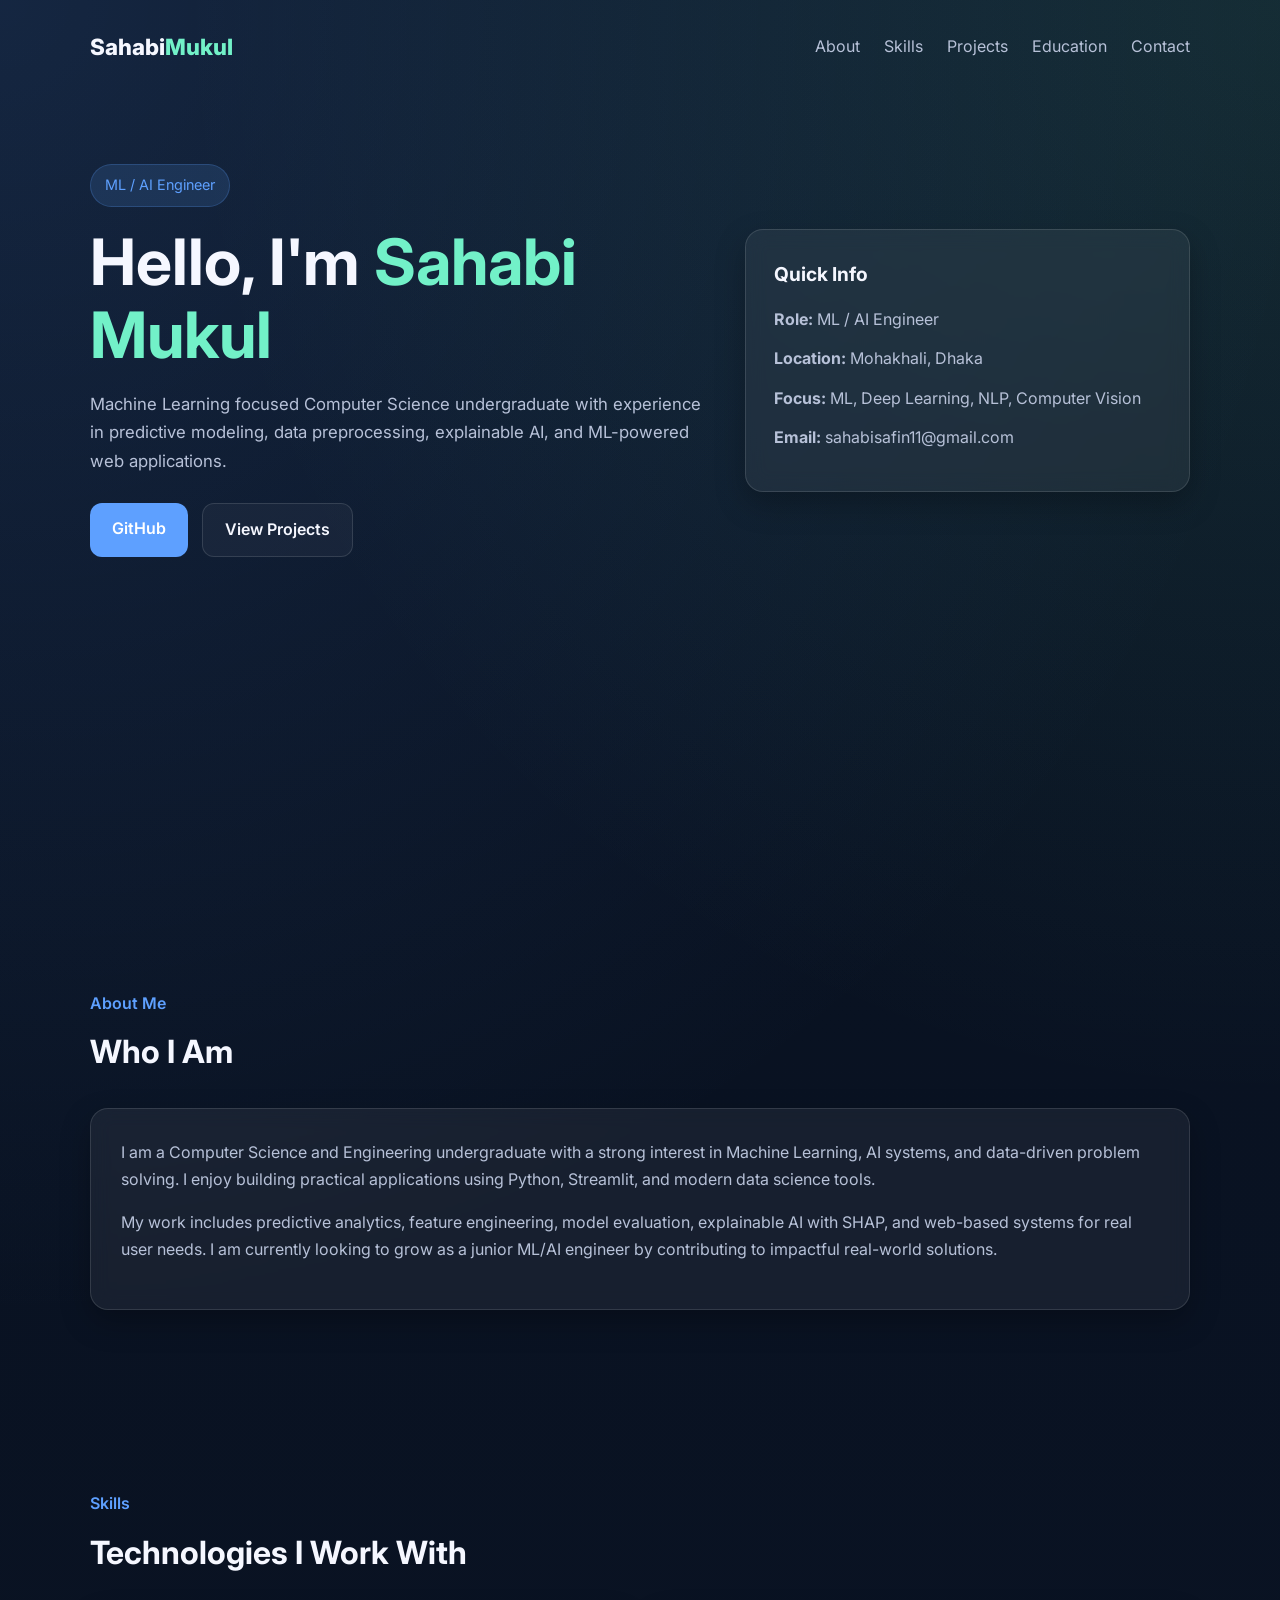
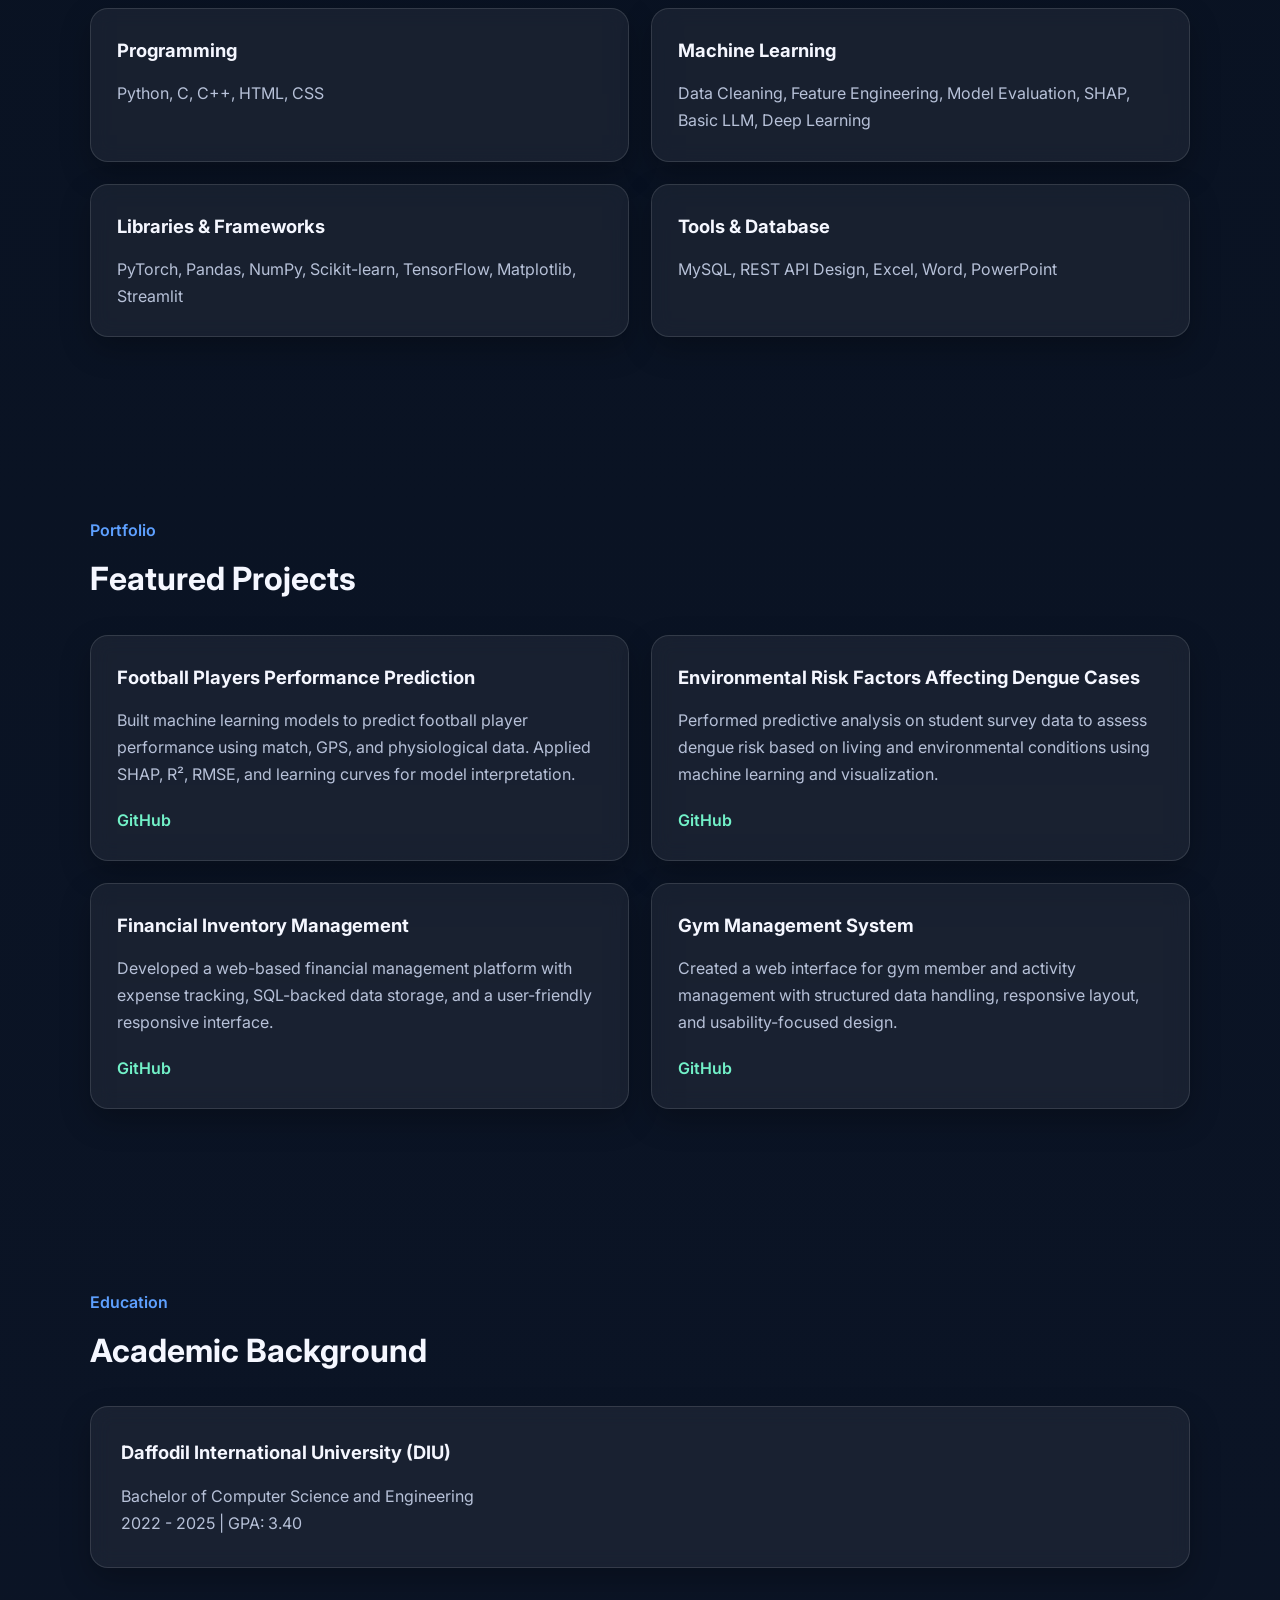
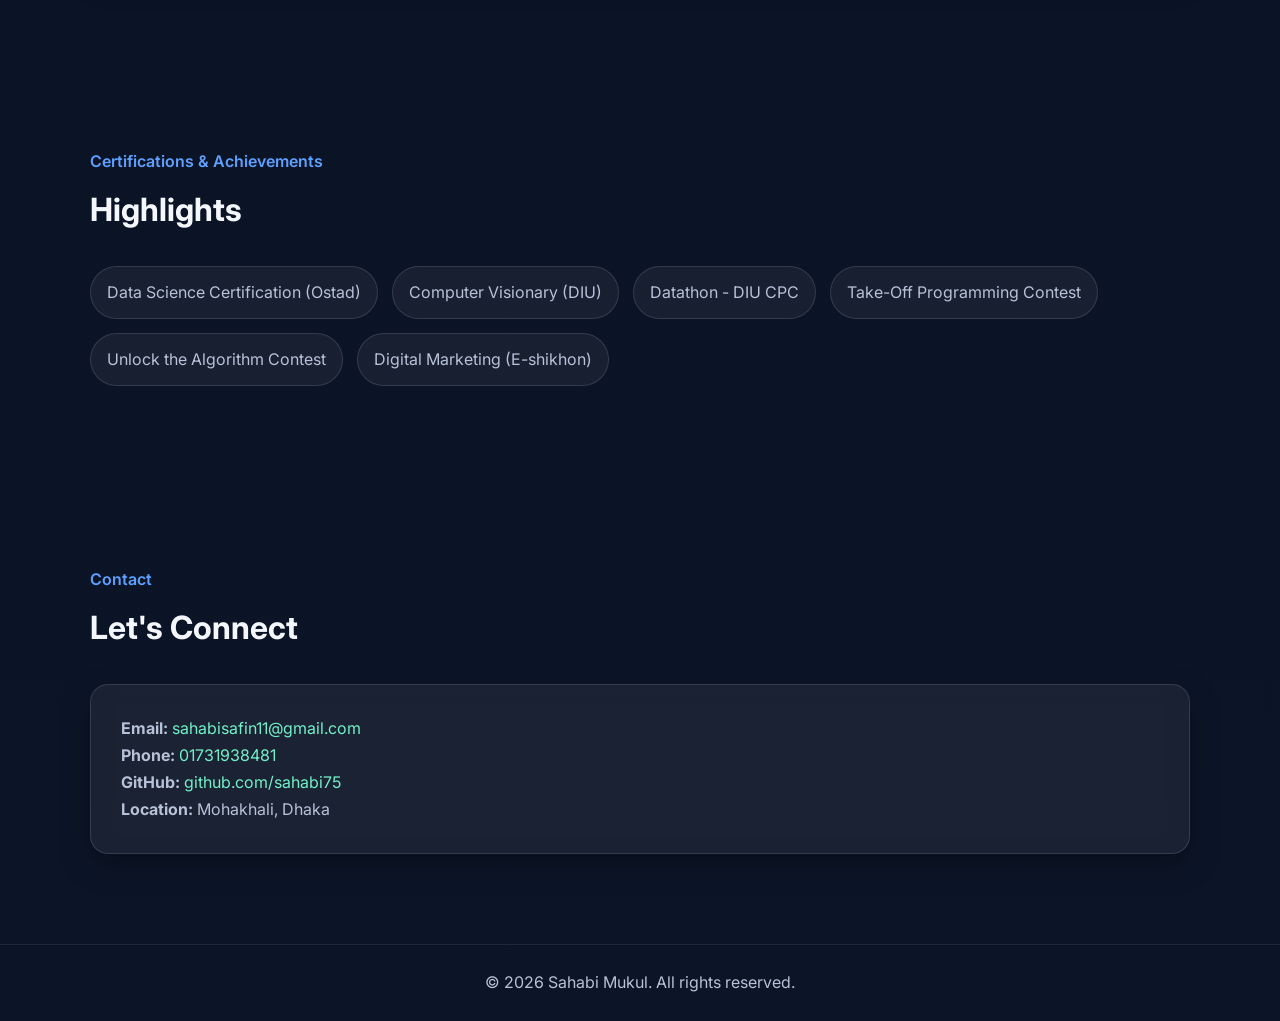
==== Portfolio/index.html @ 246327e3 "Add files via upload" ====
<!DOCTYPE html>
<html lang="en">
<head>
  <meta charset="UTF-8" />
  <meta name="viewport" content="width=device-width, initial-scale=1.0" />
  <title>Sahabi Mukul | ML/AI Engineer</title>
  <link rel="preconnect" href="https://fonts.googleapis.com">
  <link rel="preconnect" href="https://fonts.gstatic.com" crossorigin>
  <link
    href="https://fonts.googleapis.com/css2?family=Inter:wght@400;500;600;700;800&display=swap"
    rel="stylesheet"
  >
  <link rel="stylesheet" href="style.css" />
</head>
<body>
  <header class="header">
    <nav class="navbar container">
      <h2 class="logo">Sahabi<span>Mukul</span></h2>
      <ul class="nav-links">
        <li><a href="#about">About</a></li>
        <li><a href="#skills">Skills</a></li>
        <li><a href="#projects">Projects</a></li>
        <li><a href="#education">Education</a></li>
        <li><a href="#contact">Contact</a></li>
      </ul>
    </nav>

    <section class="hero container">
      <div class="hero-text">
        <p class="tag">ML / AI Engineer</p>
        <h1>Hello, I'm <span>Sahabi Mukul</span></h1>
        <p class="hero-description">
          Machine Learning focused Computer Science undergraduate with experience
          in predictive modeling, data preprocessing, explainable AI, and
          ML-powered web applications.
        </p>
        <div class="hero-buttons">
          <a href="https://github.com/sahabi75" target="_blank" class="btn primary">GitHub</a>
          <a href="#projects" class="btn secondary">View Projects</a>
        </div>
      </div>

      <div class="hero-card">
        <h3>Quick Info</h3>
        <ul>
          <li><strong>Role:</strong> ML / AI Engineer</li>
          <li><strong>Location:</strong> Mohakhali, Dhaka</li>
          <li><strong>Focus:</strong> ML, Deep Learning, NLP, Computer Vision</li>
          <li><strong>Email:</strong> sahabisafin11@gmail.com</li>
        </ul>
      </div>
    </section>
  </header>

  <main>
    <section id="about" class="section container">
      <div class="section-title">
        <p>About Me</p>
        <h2>Who I Am</h2>
      </div>
      <div class="about-card">
        <p>
          I am a Computer Science and Engineering undergraduate with a strong
          interest in Machine Learning, AI systems, and data-driven problem
          solving. I enjoy building practical applications using Python,
          Streamlit, and modern data science tools.
        </p>
        <p>
          My work includes predictive analytics, feature engineering, model
          evaluation, explainable AI with SHAP, and web-based systems for real
          user needs. I am currently looking to grow as a junior ML/AI engineer
          by contributing to impactful real-world solutions.
        </p>
      </div>
    </section>

    <section id="skills" class="section container">
      <div class="section-title">
        <p>Skills</p>
        <h2>Technologies I Work With</h2>
      </div>

      <div class="skills-grid">
        <div class="skill-box">
          <h3>Programming</h3>
          <p>Python, C, C++, HTML, CSS</p>
        </div>

        <div class="skill-box">
          <h3>Machine Learning</h3>
          <p>Data Cleaning, Feature Engineering, Model Evaluation, SHAP, Basic LLM, Deep Learning</p>
        </div>

        <div class="skill-box">
          <h3>Libraries & Frameworks</h3>
          <p>PyTorch, Pandas, NumPy, Scikit-learn, TensorFlow, Matplotlib, Streamlit</p>
        </div>

        <div class="skill-box">
          <h3>Tools & Database</h3>
          <p>MySQL, REST API Design, Excel, Word, PowerPoint</p>
        </div>
      </div>
    </section>

    <section id="projects" class="section container">
      <div class="section-title">
        <p>Portfolio</p>
        <h2>Featured Projects</h2>
      </div>

      <div class="projects-grid">
        <article class="project-card">
          <h3>Football Players Performance Prediction</h3>
          <p>
            Built machine learning models to predict football player performance
            using match, GPS, and physiological data. Applied SHAP, R², RMSE,
            and learning curves for model interpretation.
          </p>
          <div class="project-links">
            <a href="https://github.com/sahabi75/Football-Players-Performance-Prediction" target="_blank">GitHub</a>
          </div>
        </article>

        <article class="project-card">
          <h3>Environmental Risk Factors Affecting Dengue Cases</h3>
          <p>
            Performed predictive analysis on student survey data to assess
            dengue risk based on living and environmental conditions using
            machine learning and visualization.
          </p>
          <div class="project-links">
            <a href="https://github.com/sahabi75/Environmental-Risk-Factors-Affecting-the-Dengue-Infected-Cases-" target="_blank">GitHub</a>
          </div>
        </article>

        <article class="project-card">
          <h3>Financial Inventory Management</h3>
          <p>
            Developed a web-based financial management platform with expense
            tracking, SQL-backed data storage, and a user-friendly responsive
            interface.
          </p>
          <div class="project-links">
            <a href="https://github.com/sahabi75/Financial-Inventory" target="_blank">GitHub</a>
          </div>
        </article>

        <article class="project-card">
          <h3>Gym Management System</h3>
          <p>
            Created a web interface for gym member and activity management with
            structured data handling, responsive layout, and usability-focused
            design.
          </p>
          <div class="project-links">
            <a href="https://sahabi75.github.io/GYM-webpage/" target="_blank">GitHub</a>
          </div>
        </article>
      </div>
    </section>

    <section id="education" class="section container">
      <div class="section-title">
        <p>Education</p>
        <h2>Academic Background</h2>
      </div>

      <div class="edu-card">
        <h3>Daffodil International University (DIU)</h3>
        <p>Bachelor of Computer Science and Engineering</p>
        <span>2022 - 2025 | GPA: 3.40</span>
      </div>
    </section>

    <section class="section container">
      <div class="section-title">
        <p>Certifications & Achievements</p>
        <h2>Highlights</h2>
      </div>

      <div class="achievements">
        <span>Data Science Certification (Ostad)</span>
        <span>Computer Visionary (DIU)</span>
        <span>Datathon - DIU CPC</span>
        <span>Take-Off Programming Contest</span>
        <span>Unlock the Algorithm Contest</span>
        <span>Digital Marketing (E-shikhon)</span>
      </div>
    </section>

    <section id="contact" class="section container">
      <div class="section-title">
        <p>Contact</p>
        <h2>Let's Connect</h2>
      </div>

      <div class="contact-card">
        <p><strong>Email:</strong> <a href="mailto:sahabisafin11@gmail.com">sahabisafin11@gmail.com</a></p>
        <p><strong>Phone:</strong> <a href="tel:+8801731938481">01731938481</a></p>
        <p><strong>GitHub:</strong> <a href="https://github.com/sahabi75" target="_blank">github.com/sahabi75</a></p>
        <p><strong>Location:</strong> Mohakhali, Dhaka</p>
      </div>
    </section>
  </main>

  <footer class="footer">
    <div class="container">
      <p>© 2026 Sahabi Mukul. All rights reserved.</p>
    </div>
  </footer>
</body>
</html>
---- Portfolio/style.css ----
:root {
  --bg: #081120;
  --bg-soft: #101a2f;
  --card: rgba(255, 255, 255, 0.06);
  --border: rgba(255, 255, 255, 0.12);
  --text: #f5f7ff;
  --muted: #b7c1d8;
  --primary: #5ea0ff;
  --secondary: #72f1c8;
  --shadow: 0 12px 30px rgba(0, 0, 0, 0.25);
  --radius: 18px;
  --max-width: 1100px;
}

* {
  margin: 0;
  padding: 0;
  box-sizing: border-box;
}

html {
  scroll-behavior: smooth;
}

body {
  font-family: "Inter", sans-serif;
  background:
    radial-gradient(circle at top left, rgba(94, 160, 255, 0.15), transparent 30%),
    radial-gradient(circle at top right, rgba(114, 241, 200, 0.12), transparent 25%),
    linear-gradient(180deg, #081120 0%, #0c1527 100%);
  color: var(--text);
  line-height: 1.7;
}

a {
  text-decoration: none;
  color: inherit;
}

ul {
  list-style: none;
}

.container {
  width: min(92%, var(--max-width));
  margin: 0 auto;
}

.header {
  min-height: 100vh;
  padding-bottom: 60px;
}

.navbar {
  display: flex;
  justify-content: space-between;
  align-items: center;
  padding: 28px 0;
  flex-wrap: wrap;
  gap: 16px;
}

.logo {
  font-size: 1.4rem;
  font-weight: 800;
}

.logo span {
  color: var(--secondary);
}

.nav-links {
  display: flex;
  gap: 24px;
  flex-wrap: wrap;
}

.nav-links a {
  color: var(--muted);
  transition: 0.3s ease;
}

.nav-links a:hover {
  color: var(--text);
}

.hero {
  display: grid;
  grid-template-columns: 1.4fr 1fr;
  gap: 32px;
  align-items: center;
  padding: 70px 0 30px;
}

.tag {
  display: inline-block;
  background: rgba(94, 160, 255, 0.14);
  color: var(--primary);
  padding: 8px 14px;
  border-radius: 999px;
  font-size: 0.9rem;
  margin-bottom: 18px;
  border: 1px solid rgba(94, 160, 255, 0.22);
}

.hero h1 {
  font-size: clamp(2.4rem, 5vw, 4.5rem);
  line-height: 1.15;
  margin-bottom: 18px;
}

.hero h1 span {
  color: var(--secondary);
}

.hero-description {
  max-width: 650px;
  color: var(--muted);
  font-size: 1.05rem;
  margin-bottom: 28px;
}

.hero-buttons {
  display: flex;
  gap: 14px;
  flex-wrap: wrap;
}

.btn {
  padding: 12px 22px;
  border-radius: 12px;
  font-weight: 600;
  transition: 0.3s ease;
  display: inline-block;
}

.btn.primary {
  background: var(--primary);
  color: #fff;
}

.btn.primary:hover {
  transform: translateY(-2px);
  box-shadow: var(--shadow);
}

.btn.secondary {
  border: 1px solid var(--border);
  background: rgba(255, 255, 255, 0.04);
}

.btn.secondary:hover {
  background: rgba(255, 255, 255, 0.08);
}

.hero-card,
.about-card,
.skill-box,
.project-card,
.edu-card,
.contact-card {
  background: var(--card);
  border: 1px solid var(--border);
  border-radius: var(--radius);
  box-shadow: var(--shadow);
  backdrop-filter: blur(10px);
}

.hero-card {
  padding: 28px;
}

.hero-card h3 {
  margin-bottom: 16px;
  font-size: 1.2rem;
}

.hero-card ul li {
  color: var(--muted);
  margin-bottom: 12px;
}

.section {
  padding: 90px 0;
}

.section-title {
  margin-bottom: 28px;
}

.section-title p {
  color: var(--primary);
  font-weight: 600;
  margin-bottom: 8px;
}

.section-title h2 {
  font-size: 2rem;
}

.about-card,
.edu-card,
.contact-card {
  padding: 30px;
}

.about-card p {
  color: var(--muted);
  margin-bottom: 16px;
}

.skills-grid,
.projects-grid {
  display: grid;
  gap: 22px;
}

.skills-grid {
  grid-template-columns: repeat(2, 1fr);
}

.projects-grid {
  grid-template-columns: repeat(2, 1fr);
}

.skill-box,
.project-card {
  padding: 26px;
}

.skill-box h3,
.project-card h3,
.edu-card h3 {
  margin-bottom: 14px;
  font-size: 1.15rem;
}

.skill-box p,
.project-card p,
.edu-card p,
.edu-card span,
.contact-card p {
  color: var(--muted);
}

.project-links {
  margin-top: 18px;
}

.project-links a {
  color: var(--secondary);
  font-weight: 600;
}

.project-links a:hover {
  text-decoration: underline;
}

.achievements {
  display: flex;
  flex-wrap: wrap;
  gap: 14px;
}

.achievements span {
  background: rgba(255, 255, 255, 0.05);
  border: 1px solid var(--border);
  color: var(--muted);
  padding: 12px 16px;
  border-radius: 999px;
}

.contact-card a {
  color: var(--secondary);
}

.contact-card a:hover {
  text-decoration: underline;
}

.footer {
  border-top: 1px solid rgba(255, 255, 255, 0.08);
  padding: 24px 0;
  text-align: center;
  color: var(--muted);
}

@media (max-width: 900px) {
  .hero,
  .skills-grid,
  .projects-grid {
    grid-template-columns: 1fr;
  }

  .navbar {
    flex-direction: column;
    align-items: flex-start;
  }

  .hero {
    padding-top: 40px;
  }
}

@media (max-width: 560px) {
  .nav-links {
    gap: 14px;
  }

  .section {
    padding: 70px 0;
  }

  .section-title h2 {
    font-size: 1.6rem;
  }

  .hero-card,
  .about-card,
  .skill-box,
  .project-card,
  .edu-card,
  .contact-card {
    padding: 22px;
  }
}
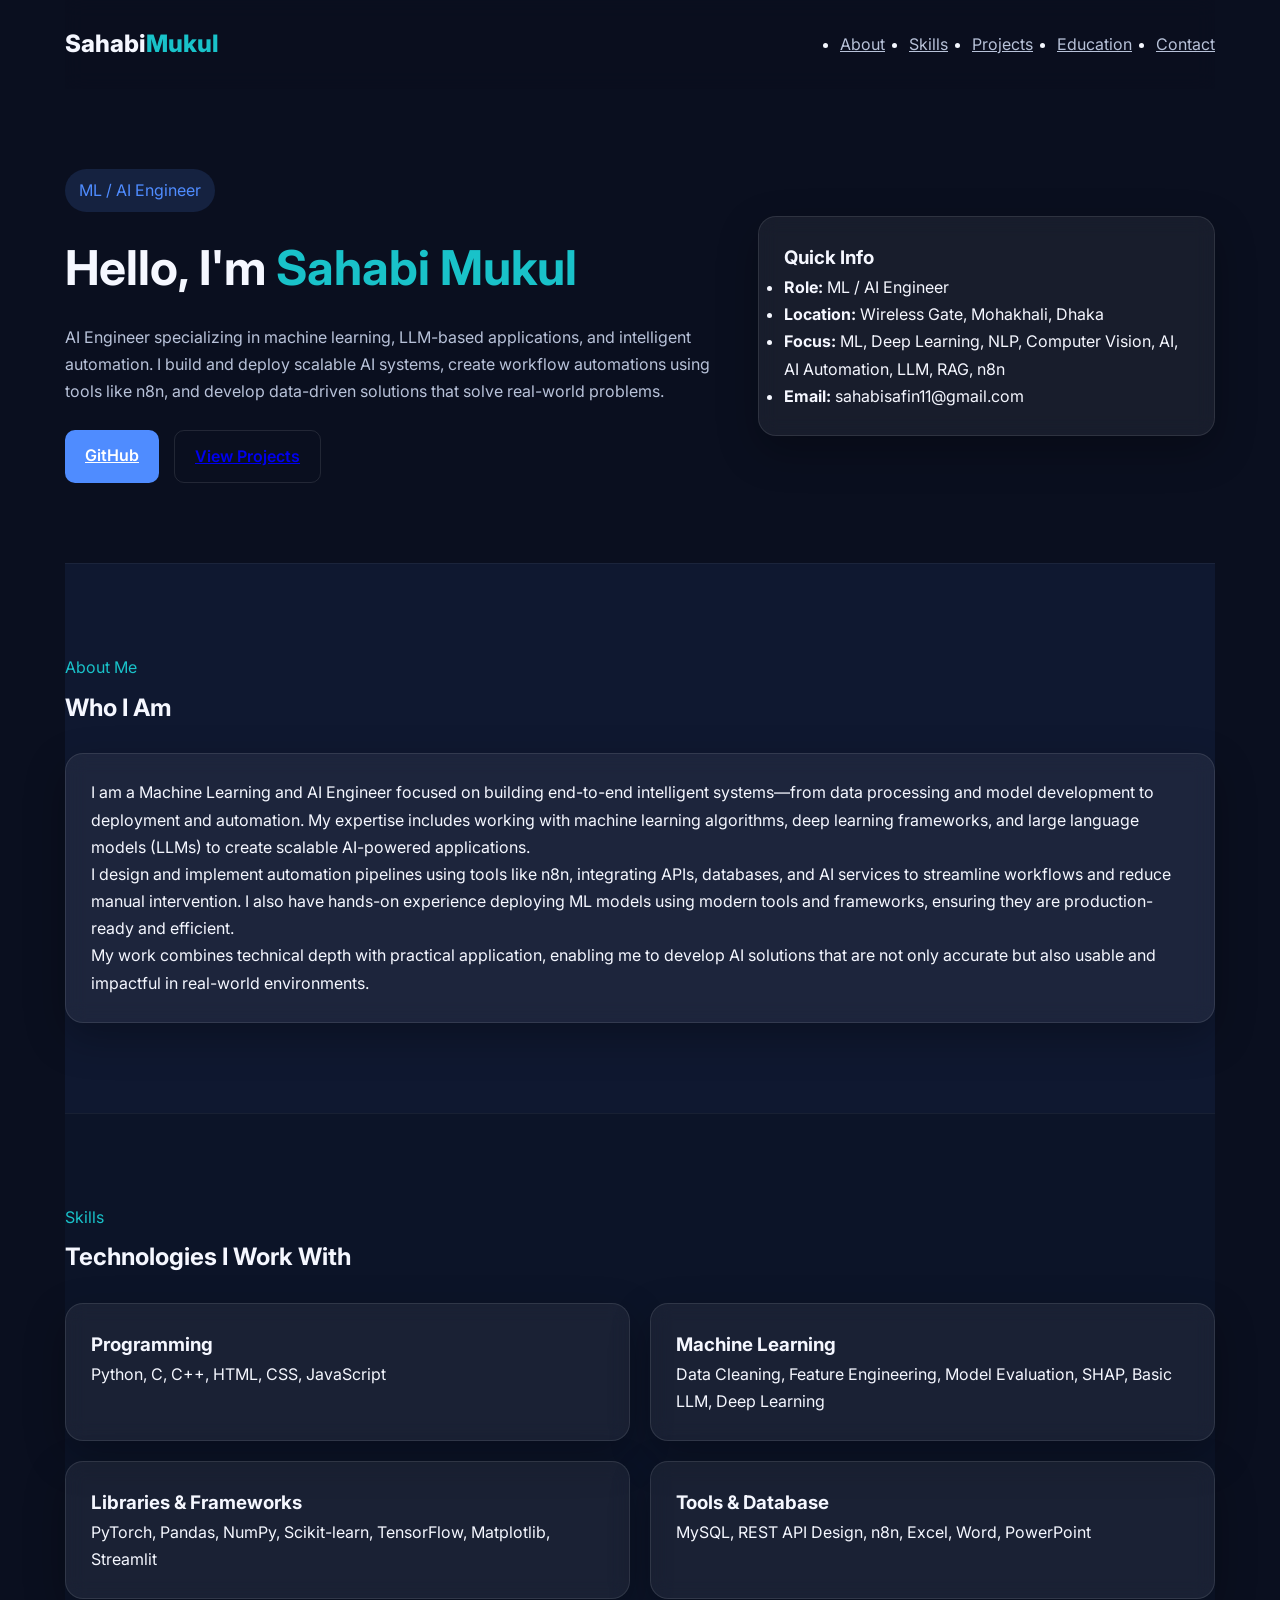
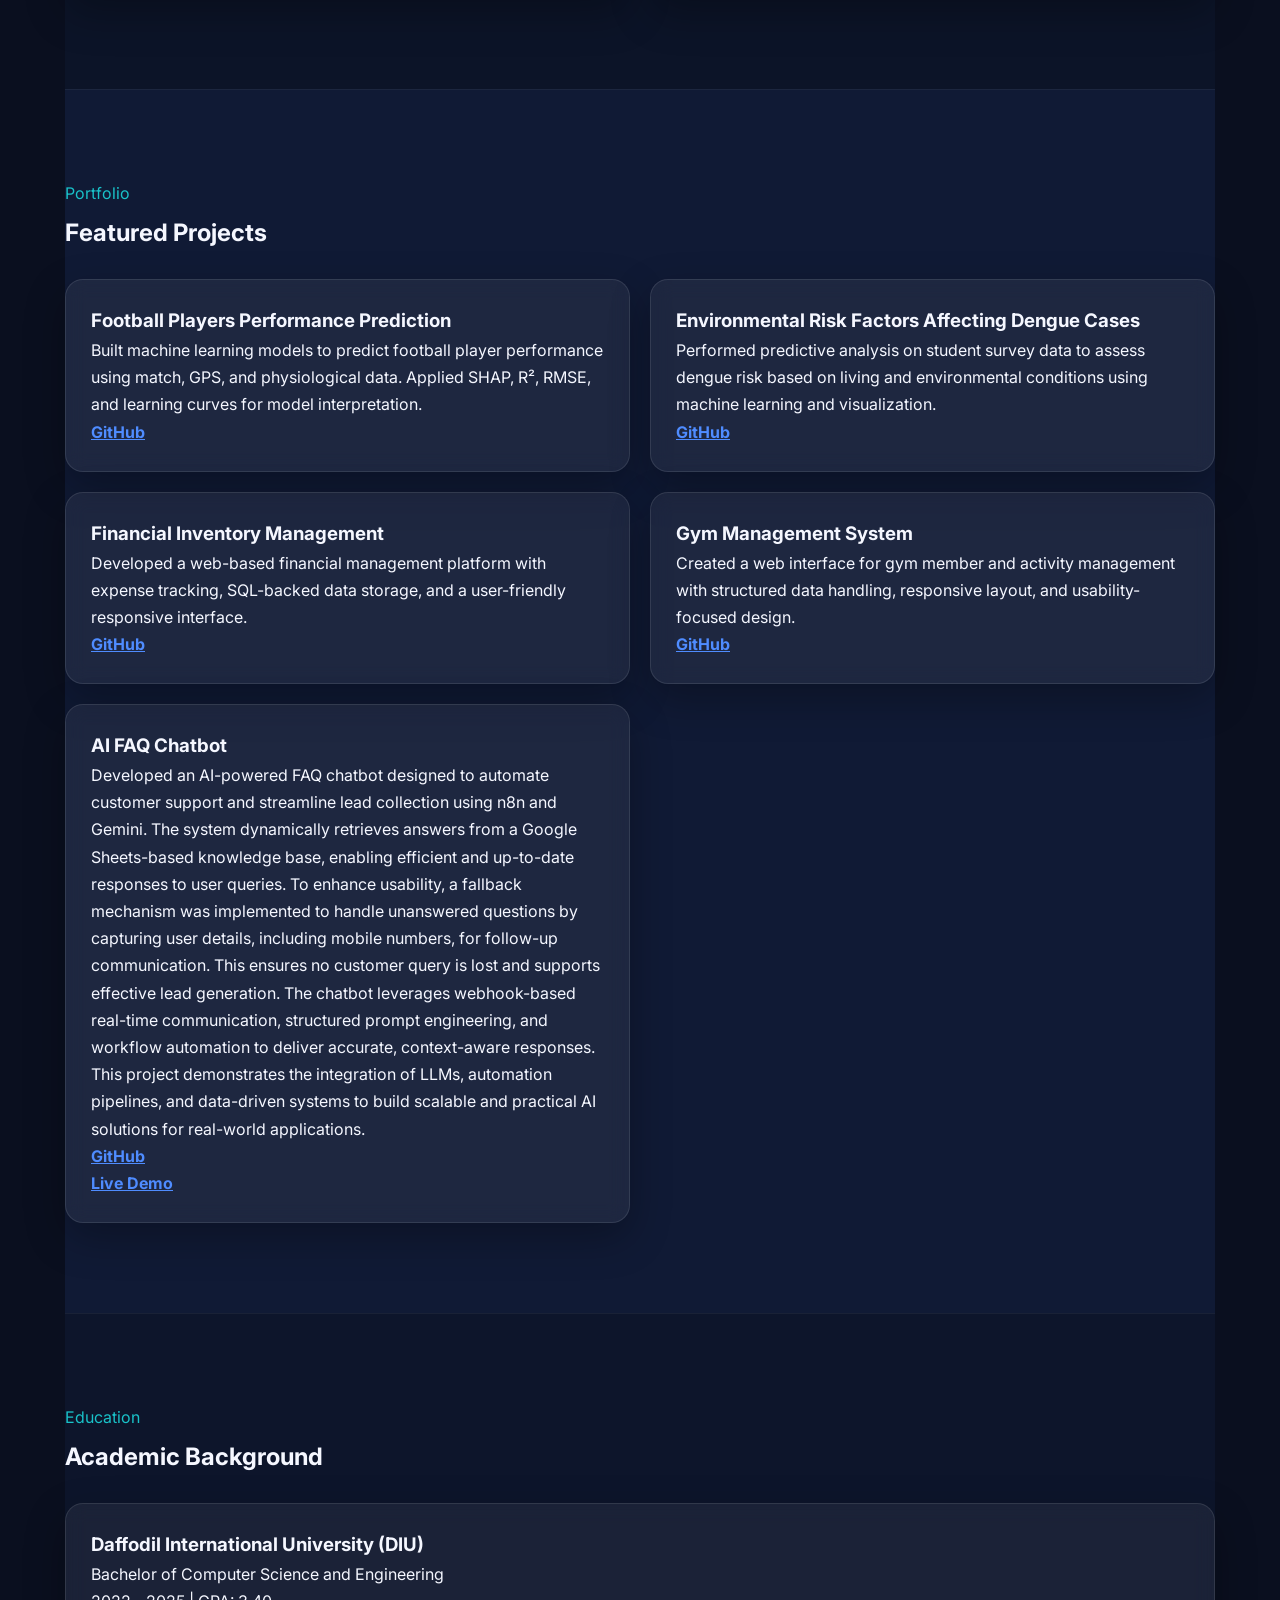
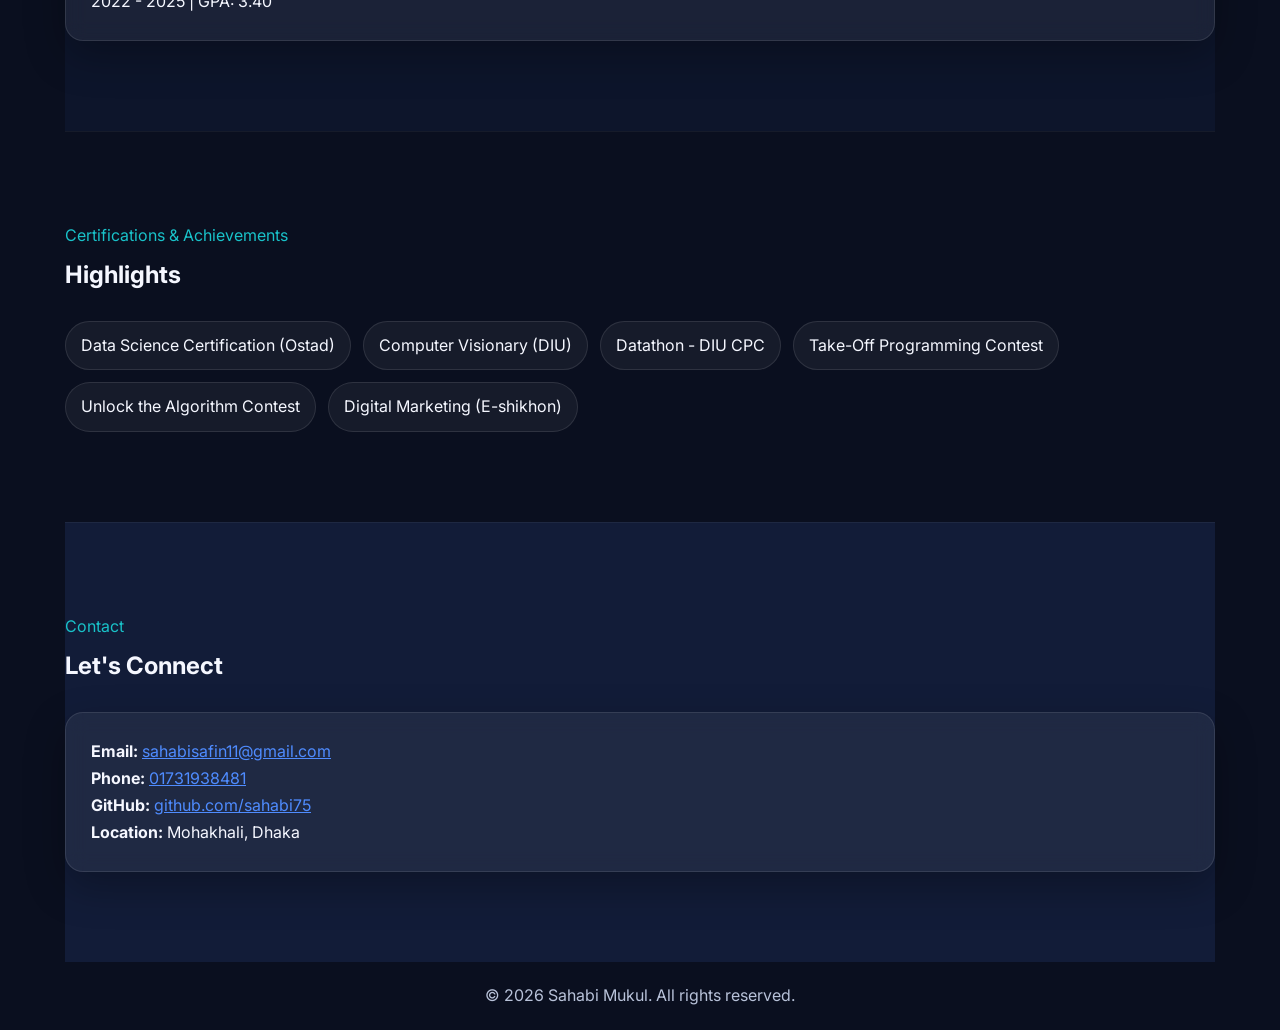
==== commit ce79cf9a: "New project add" ====
--- a/Portfolio/index.html
+++ b/Portfolio/index.html
@@ -30,9 +30,8 @@
         <p class="tag">ML / AI Engineer</p>
         <h1>Hello, I'm <span>Sahabi Mukul</span></h1>
         <p class="hero-description">
-          Machine Learning focused Computer Science undergraduate with experience
-          in predictive modeling, data preprocessing, explainable AI, and
-          ML-powered web applications.
+          AI Engineer specializing in machine learning, LLM-based applications, and intelligent automation.
+          I build and deploy scalable AI systems, create workflow automations using tools like n8n, and develop data-driven solutions that solve real-world problems.
         </p>
         <div class="hero-buttons">
           <a href="https://github.com/sahabi75" target="_blank" class="btn primary">GitHub</a>
@@ -44,8 +43,9 @@
         <h3>Quick Info</h3>
         <ul>
           <li><strong>Role:</strong> ML / AI Engineer</li>
-          <li><strong>Location:</strong> Mohakhali, Dhaka</li>
-          <li><strong>Focus:</strong> ML, Deep Learning, NLP, Computer Vision</li>
+          <li><strong>Location:</strong> Wireless Gate, Mohakhali, Dhaka</li>
+          <li><strong>Focus:</strong> ML, Deep Learning, NLP, Computer Vision, AI, AI Automation, 
+          LLM, RAG, n8n</li>
           <li><strong>Email:</strong> sahabisafin11@gmail.com</li>
         </ul>
       </div>
@@ -60,16 +60,21 @@
       </div>
       <div class="about-card">
         <p>
-          I am a Computer Science and Engineering undergraduate with a strong
-          interest in Machine Learning, AI systems, and data-driven problem
-          solving. I enjoy building practical applications using Python,
-          Streamlit, and modern data science tools.
+          I am a Machine Learning and AI Engineer focused on building end-to-end 
+          intelligent systems—from data processing and model development to deployment 
+          and automation. My expertise includes working with machine learning algorithms, 
+          deep learning frameworks, and large language models (LLMs) to create scalable 
+          AI-powered applications.
         </p>
         <p>
-          My work includes predictive analytics, feature engineering, model
-          evaluation, explainable AI with SHAP, and web-based systems for real
-          user needs. I am currently looking to grow as a junior ML/AI engineer
-          by contributing to impactful real-world solutions.
+          I design and implement automation pipelines using tools like n8n, integrating APIs,
+          databases, and AI services to streamline workflows and reduce manual intervention.
+          I also have hands-on experience deploying ML models using modern tools and frameworks,
+          ensuring they are production-ready and efficient.
+        </p>
+        <p>
+          My work combines technical depth with practical application, enabling me to develop AI solutions 
+          that are not only accurate but also usable and impactful in real-world environments.
         </p>
       </div>
     </section>
@@ -83,7 +88,7 @@
       <div class="skills-grid">
         <div class="skill-box">
           <h3>Programming</h3>
-          <p>Python, C, C++, HTML, CSS</p>
+          <p>Python, C, C++, HTML, CSS, JavaScript</p>
         </div>
 
         <div class="skill-box">
@@ -98,7 +103,7 @@
 
         <div class="skill-box">
           <h3>Tools & Database</h3>
-          <p>MySQL, REST API Design, Excel, Word, PowerPoint</p>
+          <p>MySQL, REST API Design, n8n, Excel, Word, PowerPoint</p>
         </div>
       </div>
     </section>
@@ -155,6 +160,30 @@
           </p>
           <div class="project-links">
             <a href="https://sahabi75.github.io/GYM-webpage/" target="_blank">GitHub</a>
+          </div>
+        </article>
+        <article class="project-card">
+          <h3>AI FAQ Chatbot</h3>
+          <p>
+            Developed an AI-powered FAQ chatbot designed to automate customer support and 
+            streamline lead collection using n8n and Gemini. The system dynamically
+            retrieves answers from a Google Sheets-based knowledge base, enabling efficient and
+            up-to-date responses to user queries.
+
+            To enhance usability, a fallback mechanism was implemented to handle unanswered questions
+            by capturing user details, including mobile numbers, for follow-up communication. This
+            ensures no customer query is lost and supports effective lead generation.
+
+            The chatbot leverages webhook-based real-time communication, structured prompt engineering,
+            and workflow automation to deliver accurate, context-aware responses. This project
+            demonstrates the integration of LLMs, automation pipelines, and data-driven systems
+            to build scalable and practical AI solutions for real-world applications.
+          </p>
+          <div class="project-links">
+            <a href="https://github.com/sahabi75/Chatbot" target="_blank">GitHub</a>
+          </div>
+          <div class="project-links">
+            <a href="https://sahabi.app.n8n.cloud/webhook/5047550c-a28d-47fe-8bf7-befea7de243b/chat" target="_blank">Live Demo</a>
           </div>
         </article>
       </div>
--- a/Portfolio/style.css
+++ b/Portfolio/style.css
@@ -1,15 +1,24 @@
 :root {
-  --bg: #081120;
-  --bg-soft: #101a2f;
-  --card: rgba(255, 255, 255, 0.06);
-  --border: rgba(255, 255, 255, 0.12);
+  --bg: #0a0f1f;
+  --section1: #0f1830;
+  --section2: #0c1428;
+  --section3: #101a35;
+  --section4: #0d152b;
+  --section5: #121c38;
+
+  --panel: rgba(255, 255, 255, 0.06);
+  --border: rgba(255, 255, 255, 0.1);
+
   --text: #f5f7ff;
-  --muted: #b7c1d8;
-  --primary: #5ea0ff;
-  --secondary: #72f1c8;
-  --shadow: 0 12px 30px rgba(0, 0, 0, 0.25);
+  --muted: #b8c2d9;
+
+  --primary: #4f8cff;
+  --secondary: #22c55e;
+  --accent: #19c2c9;
+
+  --shadow: 0 15px 40px rgba(0, 0, 0, 0.28);
   --radius: 18px;
-  --max-width: 1100px;
+  --max-width: 1150px;
 }
 
 * {
@@ -24,21 +33,9 @@
 
 body {
   font-family: "Inter", sans-serif;
-  background:
-    radial-gradient(circle at top left, rgba(94, 160, 255, 0.15), transparent 30%),
-    radial-gradient(circle at top right, rgba(114, 241, 200, 0.12), transparent 25%),
-    linear-gradient(180deg, #081120 0%, #0c1527 100%);
+  background: var(--bg);
   color: var(--text);
   line-height: 1.7;
-}
-
-a {
-  text-decoration: none;
-  color: inherit;
-}
-
-ul {
-  list-style: none;
 }
 
 .container {
@@ -46,281 +43,204 @@
   margin: 0 auto;
 }
 
-.header {
-  min-height: 100vh;
-  padding-bottom: 60px;
-}
-
+/* NAVBAR */
 .navbar {
   display: flex;
   justify-content: space-between;
   align-items: center;
-  padding: 28px 0;
-  flex-wrap: wrap;
-  gap: 16px;
+  padding: 24px 0;
+  position: sticky;
+  top: 0;
+  background: rgba(10, 15, 31, 0.7);
+  backdrop-filter: blur(10px);
+  z-index: 1000;
 }
 
 .logo {
-  font-size: 1.4rem;
+  font-size: 1.5rem;
   font-weight: 800;
 }
 
 .logo span {
-  color: var(--secondary);
+  color: var(--accent);
 }
 
 .nav-links {
   display: flex;
   gap: 24px;
-  flex-wrap: wrap;
 }
 
 .nav-links a {
   color: var(--muted);
-  transition: 0.3s ease;
+  transition: 0.3s;
 }
 
 .nav-links a:hover {
   color: var(--text);
 }
 
+/* HERO */
 .hero {
   display: grid;
-  grid-template-columns: 1.4fr 1fr;
+  grid-template-columns: 1.3fr 0.9fr;
   gap: 32px;
   align-items: center;
-  padding: 70px 0 30px;
+  padding: 80px 0;
 }
 
 .tag {
-  display: inline-block;
-  background: rgba(94, 160, 255, 0.14);
-  color: var(--primary);
+  background: rgba(79, 140, 255, 0.15);
   padding: 8px 14px;
   border-radius: 999px;
-  font-size: 0.9rem;
-  margin-bottom: 18px;
-  border: 1px solid rgba(94, 160, 255, 0.22);
+  color: var(--primary);
+  display: inline-block;
+  margin-bottom: 15px;
 }
 
 .hero h1 {
-  font-size: clamp(2.4rem, 5vw, 4.5rem);
-  line-height: 1.15;
-  margin-bottom: 18px;
+  font-size: 3rem;
+  margin-bottom: 15px;
 }
 
 .hero h1 span {
-  color: var(--secondary);
+  color: var(--accent);
 }
 
 .hero-description {
-  max-width: 650px;
   color: var(--muted);
-  font-size: 1.05rem;
-  margin-bottom: 28px;
+  margin-bottom: 25px;
 }
 
 .hero-buttons {
   display: flex;
-  gap: 14px;
-  flex-wrap: wrap;
+  gap: 15px;
 }
 
 .btn {
-  padding: 12px 22px;
-  border-radius: 12px;
+  padding: 12px 20px;
+  border-radius: 10px;
   font-weight: 600;
-  transition: 0.3s ease;
-  display: inline-block;
 }
 
 .btn.primary {
   background: var(--primary);
-  color: #fff;
-}
-
-.btn.primary:hover {
-  transform: translateY(-2px);
-  box-shadow: var(--shadow);
+  color: white;
 }
 
 .btn.secondary {
   border: 1px solid var(--border);
-  background: rgba(255, 255, 255, 0.04);
-}
-
-.btn.secondary:hover {
-  background: rgba(255, 255, 255, 0.08);
-}
-
+}
+
+/* CARDS */
 .hero-card,
 .about-card,
 .skill-box,
 .project-card,
 .edu-card,
 .contact-card {
-  background: var(--card);
+  background: var(--panel);
   border: 1px solid var(--border);
   border-radius: var(--radius);
+  padding: 25px;
+  backdrop-filter: blur(10px);
   box-shadow: var(--shadow);
-  backdrop-filter: blur(10px);
-}
-
-.hero-card {
-  padding: 28px;
-}
-
-.hero-card h3 {
-  margin-bottom: 16px;
-  font-size: 1.2rem;
-}
-
-.hero-card ul li {
-  color: var(--muted);
-  margin-bottom: 12px;
-}
-
+  transition: 0.3s;
+}
+
+.hero-card:hover,
+.skill-box:hover,
+.project-card:hover {
+  transform: translateY(-6px);
+}
+
+/* SECTIONS */
 .section {
   padding: 90px 0;
-}
-
-.section-title {
-  margin-bottom: 28px;
-}
-
+  border-top: 1px solid rgba(255, 255, 255, 0.05);
+}
+
+/* DIFFERENT BACKGROUND FOR EACH SECTION */
+#about {
+  background: var(--section1);
+}
+
+#skills {
+  background: var(--section2);
+}
+
+#projects {
+  background: var(--section3);
+}
+
+#education {
+  background: var(--section4);
+}
+
+#contact {
+  background: var(--section5);
+}
+
+/* TITLES */
 .section-title p {
-  color: var(--primary);
-  font-weight: 600;
-  margin-bottom: 8px;
+  color: var(--accent);
+  margin-bottom: 6px;
 }
 
 .section-title h2 {
-  font-size: 2rem;
-}
-
-.about-card,
-.edu-card,
-.contact-card {
-  padding: 30px;
-}
-
-.about-card p {
-  color: var(--muted);
-  margin-bottom: 16px;
-}
-
-.skills-grid,
+  margin-bottom: 25px;
+}
+
+/* SKILLS */
+.skills-grid {
+  display: grid;
+  grid-template-columns: repeat(2, 1fr);
+  gap: 20px;
+}
+
+/* PROJECTS */
 .projects-grid {
   display: grid;
-  gap: 22px;
-}
-
-.skills-grid {
   grid-template-columns: repeat(2, 1fr);
-}
-
-.projects-grid {
-  grid-template-columns: repeat(2, 1fr);
-}
-
-.skill-box,
-.project-card {
-  padding: 26px;
-}
-
-.skill-box h3,
-.project-card h3,
-.edu-card h3 {
-  margin-bottom: 14px;
-  font-size: 1.15rem;
-}
-
-.skill-box p,
-.project-card p,
-.edu-card p,
-.edu-card span,
-.contact-card p {
-  color: var(--muted);
-}
-
-.project-links {
-  margin-top: 18px;
-}
-
-.project-links a {
-  color: var(--secondary);
-  font-weight: 600;
-}
-
-.project-links a:hover {
-  text-decoration: underline;
-}
-
+  gap: 20px;
+}
+
+.project-card a {
+  color: var(--primary);
+  font-weight: bold;
+}
+
+/* ACHIEVEMENTS */
 .achievements {
   display: flex;
   flex-wrap: wrap;
-  gap: 14px;
+  gap: 12px;
 }
 
 .achievements span {
   background: rgba(255, 255, 255, 0.05);
+  padding: 10px 15px;
+  border-radius: 999px;
   border: 1px solid var(--border);
+}
+
+/* CONTACT */
+.contact-card a {
+  color: var(--primary);
+}
+
+/* FOOTER */
+.footer {
+  text-align: center;
+  padding: 20px;
+  background: #0a0f1f;
   color: var(--muted);
-  padding: 12px 16px;
-  border-radius: 999px;
-}
-
-.contact-card a {
-  color: var(--secondary);
-}
-
-.contact-card a:hover {
-  text-decoration: underline;
-}
-
-.footer {
-  border-top: 1px solid rgba(255, 255, 255, 0.08);
-  padding: 24px 0;
-  text-align: center;
-  color: var(--muted);
-}
-
+}
+
+/* RESPONSIVE */
 @media (max-width: 900px) {
   .hero,
   .skills-grid,
   .projects-grid {
     grid-template-columns: 1fr;
   }
-
-  .navbar {
-    flex-direction: column;
-    align-items: flex-start;
-  }
-
-  .hero {
-    padding-top: 40px;
-  }
-}
-
-@media (max-width: 560px) {
-  .nav-links {
-    gap: 14px;
-  }
-
-  .section {
-    padding: 70px 0;
-  }
-
-  .section-title h2 {
-    font-size: 1.6rem;
-  }
-
-  .hero-card,
-  .about-card,
-  .skill-box,
-  .project-card,
-  .edu-card,
-  .contact-card {
-    padding: 22px;
-  }
 }
